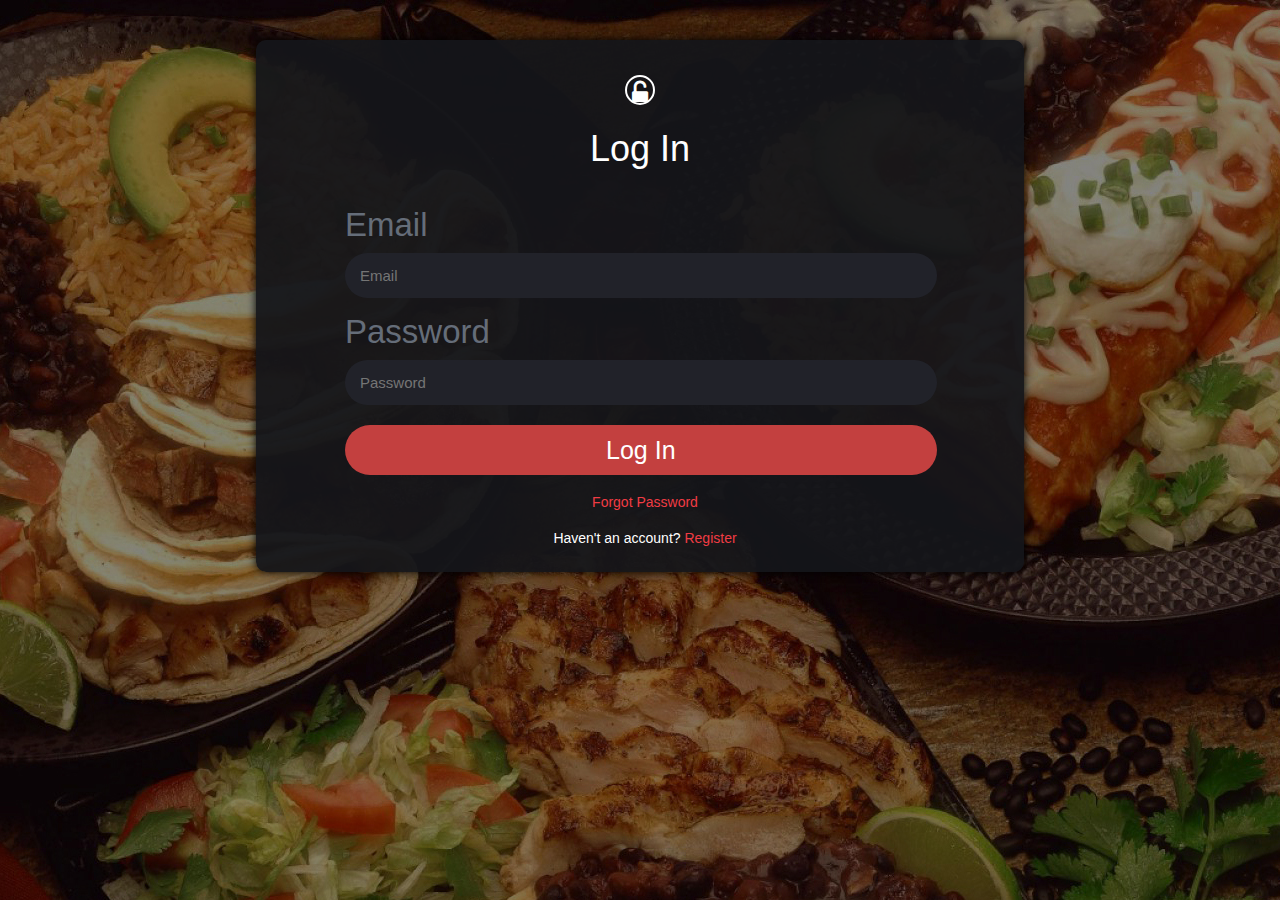
==== login.html @ fb6b6631 "commit" ====
<!DOCTYPE html>
<html lang="en">
<head>
    <meta charset="UTF-8">
    <title>Log In - Royal Recipe Restaurant</title>


    <link href="img/logfav.png" rel="icon">
    <link href="https://fonts.googleapis.com/css?family=Open+Sans:300,300i,400,400i,700,700i|Poppins:300,400,500,700" rel="stylesheet">
    <link rel="stylesheet" href="css/bootstrap.min.css">
    <script src="lib/jquery/jquery.min.js"></script>
    <script src="js/bootstrap.min.js"></script>


    <link href="lib/font-awesome/css/font-awesome.min.css" rel="stylesheet">
    <link href="lib/animate/animate.min.css" rel="stylesheet">
    <link href="css/register.css" rel="stylesheet">

</head>
<body>
<div class="container panel">
    <div class="row" id="mn">
        <div class="form-group">

            <div class="state"><br><i class="fa fa-unlock-alt"></i><h1>Log In</h1></div>
            <form method="post" action="php/login.php" role="form">
                <div class="row mid">
                    <div class="col-lg-12">
                        <label class="lbl">Email</label><br>
                        <input type="email" placeholder="Email" name="email" required>
                    </div>

                    <div class="col-lg-12">
                        <label class="lbl">Password</label><br>
                        <input type="password" placeholder="Password" name="pass" id="pass" required maxlength="20">
                    </div>

                    <div class="col-lg-12">
                        <input type="submit" class="login" value="Log In" id="btn" name="submit" required>
                    </div>

                    <div class="col-lg-12">
                        <h5><a href="php/forgot/forgotver.php" title="If you Forgot your Password Please Enter Your Email Above and Click This!">Forgot Password</a></h5>
                        <h5>Haven't an account? <a href="register.html">Register</a> </h5>
                    </div>
                </div>

            </form>

        </div>
    </div>

</div>


<a href="#" class="back-to-top"><i class="fa fa-chevron-up"></i></a>
</body>
</html>
---- css/register.css ----
input {
	outline: none;
}
body {
	background-image: url("../img/regback.jpg");

}
.panel {
	border-radius: 10px;
	box-shadow: 0 0 10px black;
	background: rgba(20, 21, 25, 0.94);
	margin-top: 40px;
    width: 60%;


}
.panel .state {
	margin-top: 5px;
	width: 100%;
	height: 155px;
	color: white;
	font-size: 20px;
	text-align: center;
}

.panel .state i.fa-unlock-alt {
	font-size: 25px;
	color: white;
	line-height: 33px;
	height: 30px;
	width: 30px;
	display: inline-block;
	-webkit-border-radius: 50%;
	-moz-border-radius: 50%;
	border-radius: 50%;
	border: 2px solid;
}
.panel .form {
	width: 600px;
	margin-left: 120px;
}
.panel .login {
	height: 50px;
	width: 85%;
	background-color: #c3403f;
	border-radius: 45px;
	position: relative;
	line-height: 45px;
	text-align: center;
    font-size: 25px;
	margin-left: 18px;
	border: none;
	color: white;
	margin-top: 10px;
	transition: background 0.8s;
	cursor: pointer;
}

.panel .login:hover {
	background-color: #822a29;
}

.panel .login:disabled{
    background-color: #4e1313;
}

.panel input[type='text'],input[type='password'],input[type='email'] ,input[type='tel']{
	background-color: rgba(34, 35, 42, 0.98);
	font-size: 12px;
	border-radius: 45px;
    width: 85%;
	margin-left: 18px;
	border: none;
	height: 45px;

	margin-bottom: 10px;

}

.panel input[type='text']:focus,input[type='password']:focus,input[type='email']:focus ,input[type='tel']:focus{
	background-color: #18181c;
	border-style: solid;
	border-color: #bc3237;
	border-width: 2px;
	transition: 0.5s;

}
.panel input[type='text'][placeholder],input[type='email'][placeholder],input[type='password'][placeholder],input[type='tel'] {
	color: #656d79;
	font-size: 15px;
	font-weight: 500;
	padding-left: 15px;
}


.lbl{
	color: #656d79;
	font-size: 33px;
	font-weight: 500;
	text-align: left;
	padding-left: 18px;
    vertical-align: middle;
    width: auto;
}

.lblerror{
	color: #f03c44;
	font-size: 17px;
	font-weight: 500;
	float: right;
	padding-right: 50px;
	display: none;
}



.mid{
	padding-left: 70px;

}

h5{
    text-align: center;
    padding-top: 10px;
    padding-right: 60px;
    color: #fff;
}

a{
    color: #f03c44;
}

a:hover{
    color: #bc3237;
    transition: 0.8s;
}
/*
#ver{
    display: none;
}
#mn{
    display: block;
}*/

.back-to-top {
	position: fixed;
	display: none;
	background: #c94440;
	color: #fff;
	width: 44px;
	height: 44px;
	text-align: center;
	line-height: 1;
	font-size: 16px;
	border-radius: 50%;
	right: 15px;
	bottom: 15px;
	transition: background 0.5s;
	z-index: 11;
}

.back-to-top i {
	padding-top: 12px;
	color: #fff;
}

@media (max-width: 800px) {
    .back-to-top {
        bottom: 15px;
    }
}
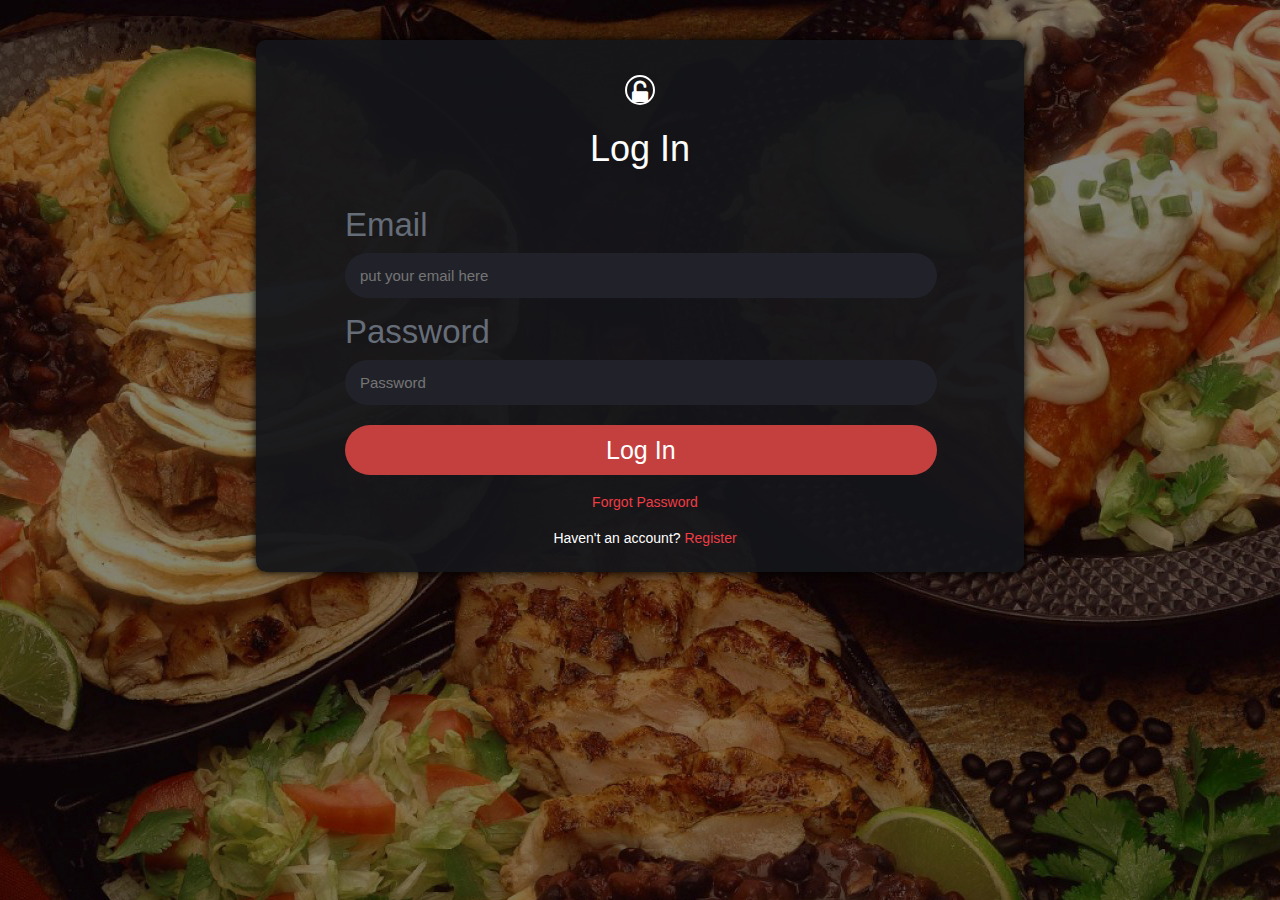
==== commit 116e8b13: "Update login.html" ====
--- a/login.html
+++ b/login.html
@@ -27,7 +27,7 @@
                 <div class="row mid">
                     <div class="col-lg-12">
                         <label class="lbl">Email</label><br>
-                        <input type="email" placeholder="Email" name="email" required>
+                        <input type="email" placeholder="put your email here" name="email" required>
                     </div>
 
                     <div class="col-lg-12">
